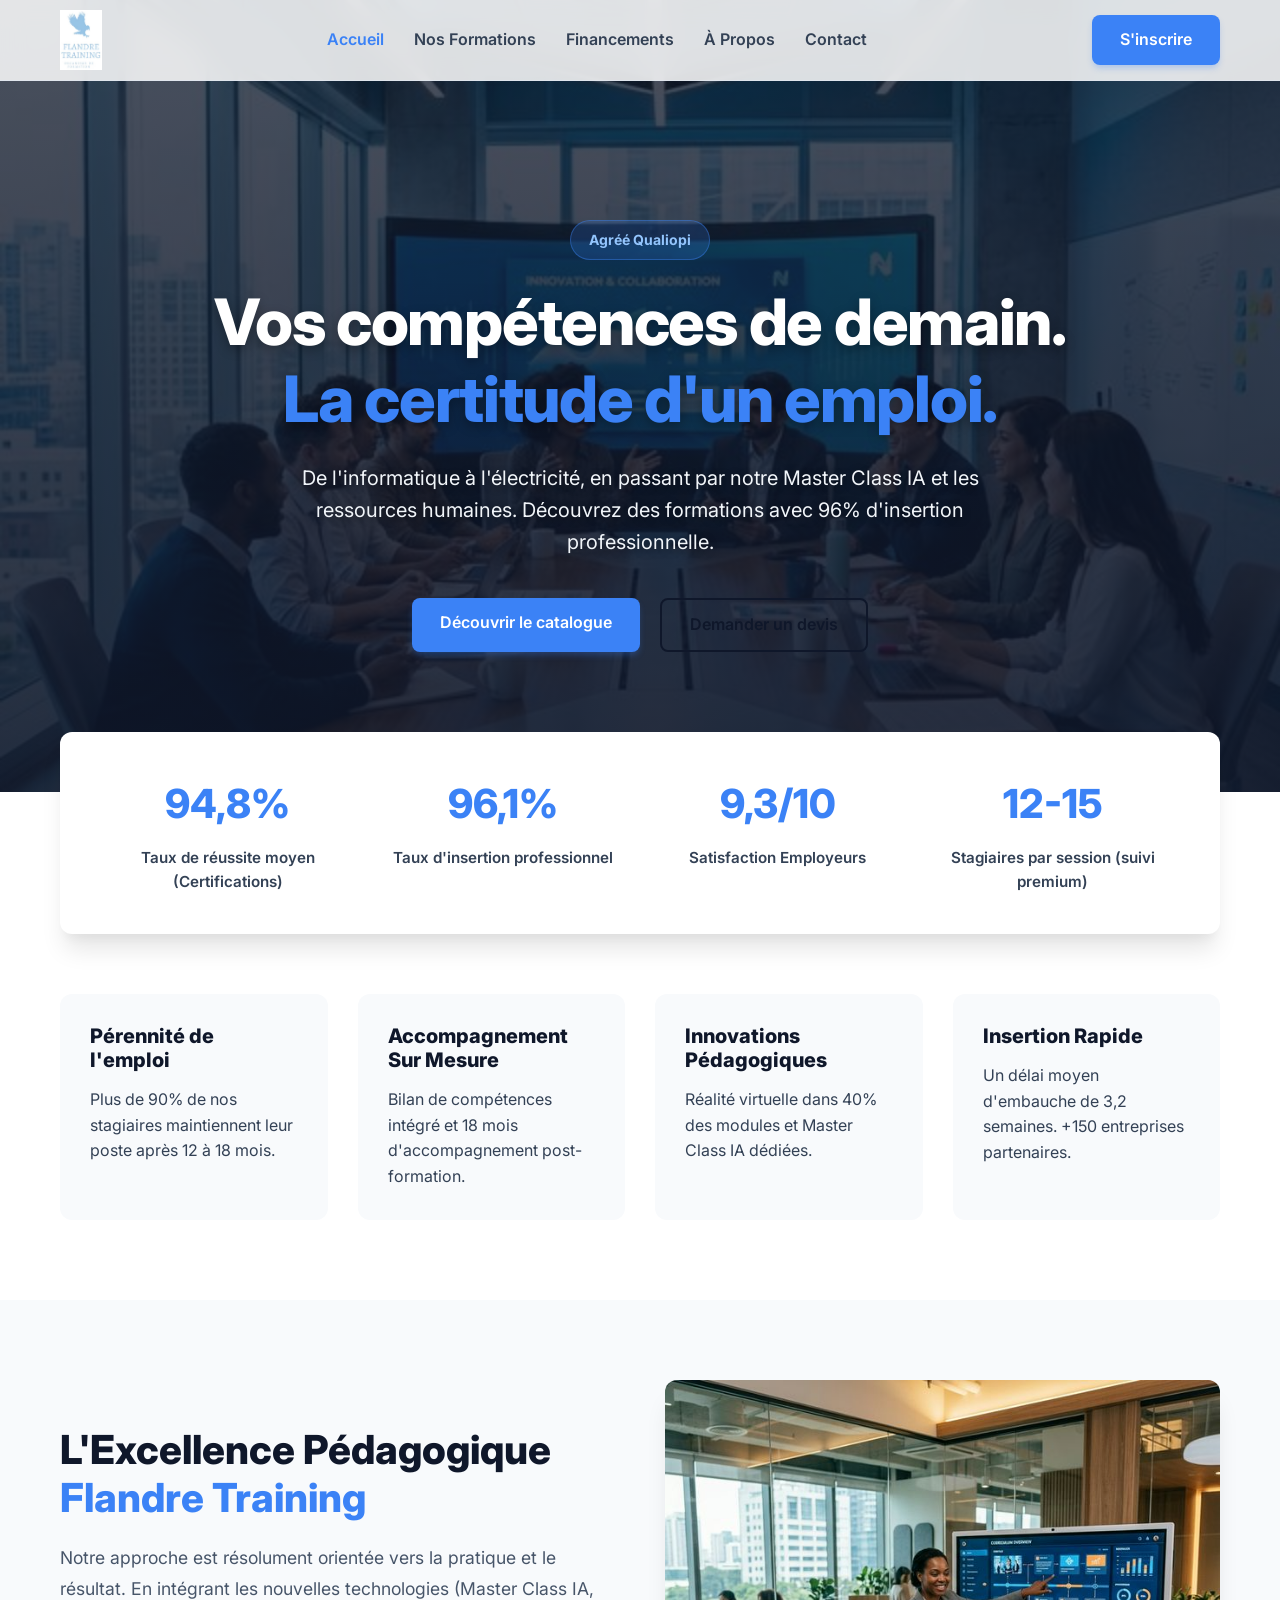
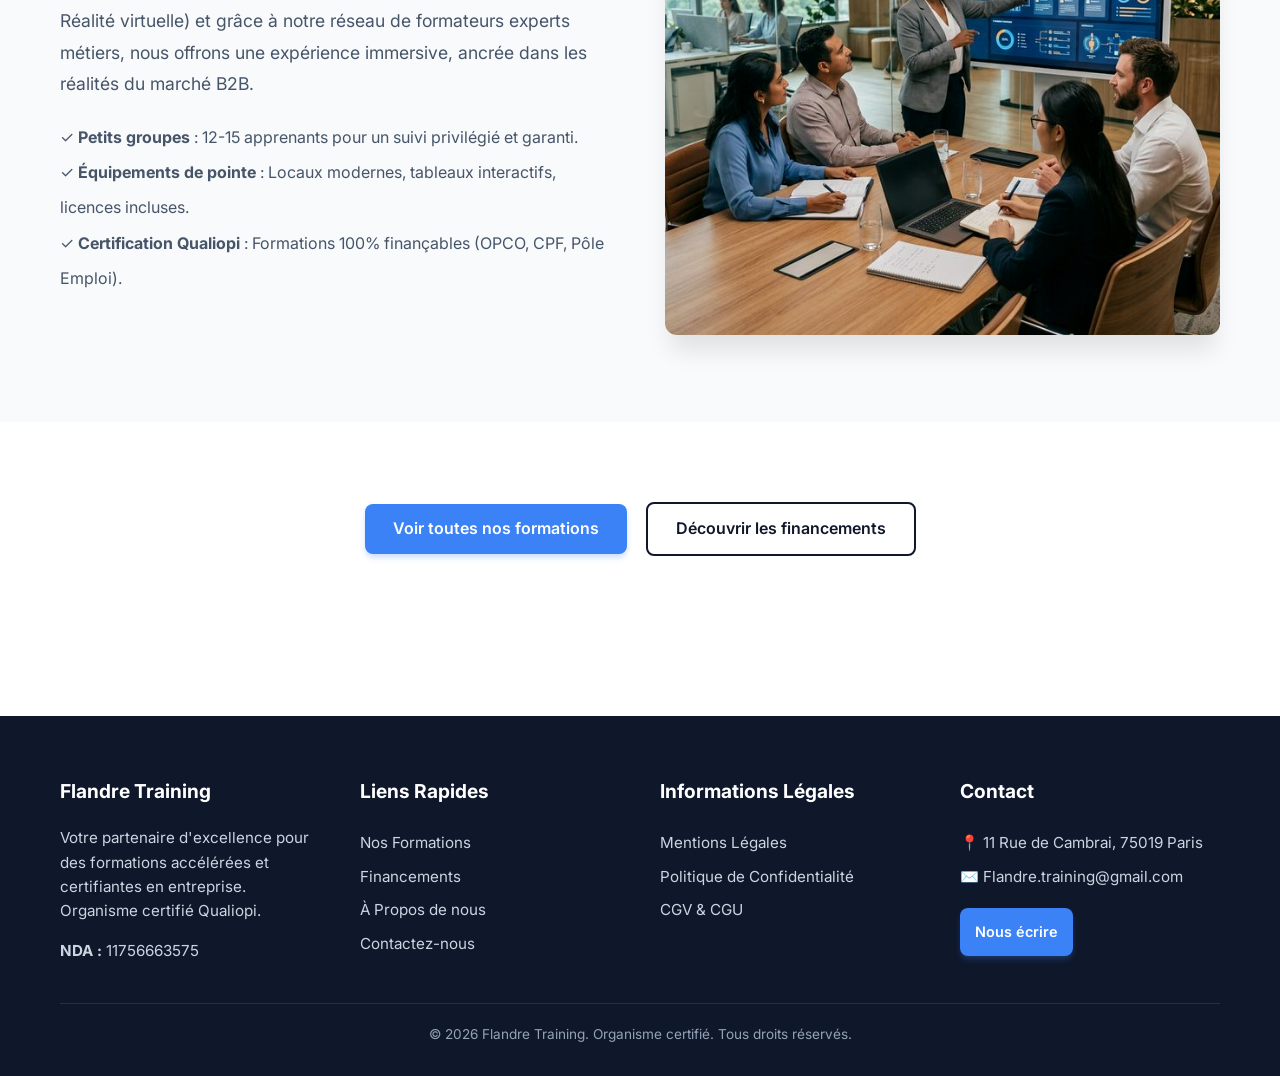
==== index.html @ f59b7df2 "Initial commit of Flandres Training site" ====
<!DOCTYPE html>
<html lang="fr">
<head>
    <meta charset="UTF-8">
    <meta name="viewport" content="width=device-width, initial-scale=1.0">
    <meta name="description" content="Découvrez Flandre Training, organisme de formation professionnel certifié QUALIOPI. Informatique, Master Class IA, Électricité, Commerce, RH et Sécurité.">
    <title>Accueil | Flandre Training</title>
    <link rel="stylesheet" href="style.css">
    <link href="https://fonts.googleapis.com/css2?family=Inter:wght@300;400;600;800&display=swap" rel="stylesheet">
</head>
<body>

    <header class="navbar" id="navbar">
        <div class="container nav-content">
            <a href="index.html" class="logo" style="text-decoration:none;"><img src="logo.jpg" alt="Flandre Training" class="logo-img"></a>
            <nav aria-label="Menu principal">
                <ul class="nav-links">
                    <li><a href="index.html" style="color:var(--accent-color);">Accueil</a></li>
                    <li><a href="formations.html">Nos Formations</a></li>
                    <li><a href="financements.html">Financements</a></li>
                    <li><a href="a-propos.html">À Propos</a></li>
                    <li><a href="contact.html">Contact</a></li>
                </ul>
            </nav>
            <a href="contact.html" class="btn btn-primary">S'inscrire</a>
        </div>
    </header>

    <main>
        <!-- Hero Section -->
        <section class="hero">
            <div class="container hero-content">
                <span class="badge">Agréé Qualiopi</span>
                <h1>Vos compétences de demain.<br><span class="highlight">La certitude d'un emploi.</span></h1>
                <p>De l'informatique à l'électricité, en passant par notre Master Class IA et les ressources humaines. Découvrez des formations avec 96% d'insertion professionnelle.</p>
                <div class="hero-actions">
                    <a href="formations.html" class="btn btn-primary">Découvrir le catalogue</a>
                    <a href="contact.html" class="btn btn-secondary">Demander un devis</a>
                </div>
            </div>
        </section>

        <!-- Stats / Excellence Section -->
        <section class="metrics" id="stats">
            <div class="container">
                <div class="metrics-grid">
                    <div class="metric-card">
                        <div class="metric-value">94,8%</div>
                        <div class="metric-label">Taux de réussite moyen (Certifications)</div>
                    </div>
                    <div class="metric-card">
                        <div class="metric-value">96,1%</div>
                        <div class="metric-label">Taux d'insertion professionnel</div>
                    </div>
                    <div class="metric-card">
                        <div class="metric-value">9,3/10</div>
                        <div class="metric-label">Satisfaction Employeurs</div>
                    </div>
                    <div class="metric-card">
                        <div class="metric-value">12-15</div>
                        <div class="metric-label">Stagiaires par session (suivi premium)</div>
                    </div>
                </div>
            </div>
        </section>

        <!-- USPs Section -->
        <section class="usps container" style="padding-top:0;">
            <div class="usp-card">
                <h3>Pérennité de l'emploi</h3>
                <p>Plus de 90% de nos stagiaires maintiennent leur poste après 12 à 18 mois.</p>
            </div>
            <div class="usp-card">
                <h3>Accompagnement Sur Mesure</h3>
                <p>Bilan de compétences intégré et 18 mois d'accompagnement post-formation.</p>
            </div>
            <div class="usp-card">
                <h3>Innovations Pédagogiques</h3>
                <p>Réalité virtuelle dans 40% des modules et Master Class IA dédiées.</p>
            </div>
            <div class="usp-card">
                <h3>Insertion Rapide</h3>
                <p>Un délai moyen d'embauche de 3,2 semaines. +150 entreprises partenaires.</p>
            </div>
        </section>
        
        <!-- Pédagogie Section -->
        <section class="pedagogy" style="background:#f8fafc; padding:80px 0;">
            <div class="container" style="display:flex; flex-wrap:wrap; align-items:center; gap:50px;">
                <div style="flex:1; min-width:300px;">
                    <h2 style="font-size:2.5rem; margin-bottom:20px;">L'Excellence Pédagogique <span class="highlight">Flandre Training</span></h2>
                    <p style="font-size:1.1rem; color:#475569; margin-bottom:20px; line-height:1.8;">
                        Notre approche est résolument orientée vers la pratique et le résultat. En intégrant les nouvelles technologies (Master Class IA, Réalité virtuelle) et grâce à notre réseau de formateurs experts métiers, nous offrons une expérience immersive, ancrée dans les réalités du marché B2B.
                    </p>
                    <ul style="list-style:none; padding-left:0; line-height:2.2; color:#475569;">
                        <li>✓ <strong>Petits groupes</strong> : 12-15 apprenants pour un suivi privilégié et garanti.</li>
                        <li>✓ <strong>Équipements de pointe</strong> : Locaux modernes, tableaux interactifs, licences incluses.</li>
                        <li>✓ <strong>Certification Qualiopi</strong> : Formations 100% finançables (OPCO, CPF, Pôle Emploi).</li>
                    </ul>
                </div>
                <div style="flex:1; min-width:300px;">
                    <img src="pedagogy.png" alt="Méthodologie Flandre Training" style="width:100%; border-radius:12px; box-shadow:0 20px 25px -5px rgba(0,0,0,0.1);">
                </div>
            </div>
        </section>

        <section style="text-align:center; padding:80px 0 100px;">
            <a href="formations.html" class="btn btn-primary">Voir toutes nos formations</a>
            <a href="financements.html" class="btn btn-secondary" style="margin-left: 15px;">Découvrir les financements</a>
        </section>

    </main>

    <footer class="footer" style="background:#0f172a; color:#cbd5e1; padding:60px 0 30px; margin-top:60px;">
        <div class="container">
            <div style="display:grid; grid-template-columns:repeat(auto-fit, minmax(200px, 1fr)); gap:40px; margin-bottom:40px; text-align:left;">
                <div>
                    <h4 style="color:var(--white); margin-bottom:20px; font-size:1.2rem;">Flandre Training</h4>
                    <p style="font-size:0.95rem; line-height:1.6; margin-bottom:15px;">Votre partenaire d'excellence pour des formations accélérées et certifiantes en entreprise. Organisme certifié Qualiopi.</p>
                    <p style="font-size:0.95rem;"><strong>NDA :</strong> 11756663575</p>
                </div>
                <div>
                    <h4 style="color:var(--white); margin-bottom:20px; font-size:1.2rem;">Liens Rapides</h4>
                    <ul style="list-style:none; padding:0; line-height:2.2; font-size:0.95rem;">
                        <li><a href="formations.html" style="color:#cbd5e1; text-decoration:none;">Nos Formations</a></li>
                        <li><a href="financements.html" style="color:#cbd5e1; text-decoration:none;">Financements</a></li>
                        <li><a href="a-propos.html" style="color:#cbd5e1; text-decoration:none;">À Propos de nous</a></li>
                        <li><a href="contact.html" style="color:#cbd5e1; text-decoration:none;">Contactez-nous</a></li>
                    </ul>
                </div>
                <div>
                    <h4 style="color:var(--white); margin-bottom:20px; font-size:1.2rem;">Informations Légales</h4>
                    <ul style="list-style:none; padding:0; line-height:2.2; font-size:0.95rem;">
                        <li><a href="mentions-legales.html" style="color:#cbd5e1; text-decoration:none;">Mentions Légales</a></li>
                        <li><a href="politique-confidentialite.html" style="color:#cbd5e1; text-decoration:none;">Politique de Confidentialité</a></li>
                        <li><a href="cgv-cgu.html" style="color:#cbd5e1; text-decoration:none;">CGV & CGU</a></li>
                    </ul>
                </div>
                <div>
                    <h4 style="color:var(--white); margin-bottom:20px; font-size:1.2rem;">Contact</h4>
                    <ul style="list-style:none; padding:0; line-height:2.2; font-size:0.95rem;">
                        <li>📍 11 Rue de Cambrai, 75019 Paris</li>
                        <li>✉️ Flandre.training@gmail.com</li>
                        <li style="margin-top:15px;"><a href="contact.html" class="btn btn-primary" style="padding:8px 15px; font-size:0.9rem;">Nous écrire</a></li>
                    </ul>
                </div>
            </div>
            <div style="border-top:1px solid rgba(255,255,255,0.1); padding-top:20px; text-align:center; font-size:0.85rem; color:#94a3b8;">
                <p>&copy; 2026 Flandre Training. Organisme certifié. Tous droits réservés.</p>
            </div>
        </div>
    </footer>
    
    <script src="app.js"></script>
</body>
</html>
---- style.css ----
:root {
    --primary-color: #0f172a;
    --accent-color: #3b82f6;
    --accent-hover: #2563eb;
    --text-color: #334155;
    --bg-light: #f8fafc;
    --white: #ffffff;
    --border-radius: 12px;
    --transition: all 0.3s cubic-bezier(0.4, 0, 0.2, 1);
}

* {
    margin: 0;
    padding: 0;
    box-sizing: border-box;
}

body {
    font-family: 'Inter', sans-serif;
    color: var(--text-color);
    line-height: 1.6;
    background-color: var(--white);
    overflow-x: hidden;
}

.container {
    max-width: 1200px;
    margin: 0 auto;
    padding: 0 20px;
}

h1, h2, h3 { 
    color: var(--primary-color); 
    font-weight: 800; 
    line-height: 1.2; 
}

.highlight { 
    color: var(--accent-color); 
}

.section-title {
    text-align: center;
    font-size: 2.5rem;
    margin-bottom: 50px;
}

.btn {
    display: inline-block;
    padding: 12px 28px;
    border-radius: 8px;
    text-decoration: none;
    font-weight: 600;
    transition: var(--transition);
    cursor: pointer;
    border: none;
}
.btn-primary { 
    background: var(--accent-color); 
    color: var(--white); 
    box-shadow: 0 4px 6px -1px rgba(59, 130, 246, 0.3);
}
.btn-primary:hover { 
    background: var(--accent-hover); 
    transform: translateY(-2px); 
    box-shadow: 0 10px 15px -3px rgba(59, 130, 246, 0.4);
}
.btn-secondary { 
    background: transparent; 
    color: var(--primary-color); 
    border: 2px solid var(--primary-color); 
}
.btn-secondary:hover { 
    background: var(--primary-color); 
    color: var(--white); 
}

/* Navbar */
.navbar {
    position: fixed; 
    width: 100%; 
    top: 0;
    background: rgba(255, 255, 255, 0.85);
    backdrop-filter: blur(12px);
    border-bottom: 1px solid rgba(226, 232, 240, 0.8);
    z-index: 100;
    transition: var(--transition);
}
.navbar.scrolled { 
    box-shadow: 0 4px 6px -1px rgba(0,0,0,0.05); 
    background: rgba(255, 255, 255, 0.98);
}
.nav-content { 
    display: flex; 
    justify-content: space-between; 
    align-items: center; 
    height: 80px; 
}
.logo { 
    font-size: 1.5rem; 
    color: var(--primary-color); 
    display: flex;
    align-items: center;
}
.logo-img {
    max-height: 60px; /* Adapte la hauteur du logo à la navbar */
    width: auto;
    object-fit: contain;
}
.nav-links { 
    display: flex; 
    list-style: none; 
    gap: 30px; 
}
.nav-links a { 
    text-decoration: none; 
    color: var(--text-color); 
    font-weight: 600; 
    transition: var(--transition); 
}
.nav-links a:hover { 
    color: var(--accent-color); 
}

/* Hero Section */
.hero {
    padding: 220px 0 140px;
    background: linear-gradient(to bottom, rgba(15, 23, 42, 0.75), rgba(15, 23, 42, 0.9)), url('hero_bg.png') center/cover no-repeat;
    text-align: center;
}
.hero .badge { 
    background: rgba(59, 130, 246, 0.2); 
    color: #93c5fd; 
    border: 1px solid rgba(59, 130, 246, 0.4);
    padding: 8px 18px; 
    border-radius: 30px; 
    font-size: 0.875rem; 
    font-weight: 700; 
    display: inline-block; 
    margin-bottom: 24px;
}
.hero h1 { 
    font-size: 4rem; 
    margin-bottom: 24px; 
    max-width: 900px; 
    margin-inline: auto; 
    letter-spacing: -0.02em;
    color: var(--white);
    text-shadow: 0 4px 12px rgba(0,0,0,0.3);
}
.hero p { 
    font-size: 1.25rem; 
    max-width: 700px; 
    margin: 0 auto 40px; 
    color: #f1f5f9; 
    text-shadow: 0 2px 8px rgba(0,0,0,0.4);
}
.hero-actions { 
    display: flex; 
    justify-content: center; 
    gap: 20px; 
}

/* Metrics - Floating Stats */
.metrics {
    position: relative;
    z-index: 10;
    transform: translateY(-60px);
}
.metrics-grid {
    display: grid;
    grid-template-columns: repeat(auto-fit, minmax(220px, 1fr));
    gap: 20px;
    background: var(--white);
    padding: 40px;
    border-radius: var(--border-radius);
    box-shadow: 0 20px 25px -5px rgba(0,0,0,0.1), 0 10px 10px -5px rgba(0,0,0,0.04);
}
.metric-card {
    text-align: center;
}
.metric-value {
    font-size: 2.5rem;
    font-weight: 800;
    color: var(--accent-color);
    margin-bottom: 10px;
}
.metric-label {
    font-size: 0.95rem;
    font-weight: 600;
    color: var(--text-color);
}

/* USPs (Grid) */
.usps {
    display: grid;
    grid-template-columns: repeat(auto-fit, minmax(250px, 1fr));
    gap: 30px;
    padding: 40px 20px 80px;
}
.usp-card {
    background: var(--bg-light);
    padding: 30px;
    border-radius: var(--border-radius);
    transition: var(--transition);
}
.usp-card:hover {
    transform: translateY(-5px);
    box-shadow: 0 10px 15px -3px rgba(0,0,0,0.05);
}
.usp-card h3 { 
    margin-bottom: 15px; 
    font-size: 1.25rem; 
}

/* Domaines */
.domaines {
    padding: 100px 0;
    background: var(--bg-light);
}
.domain-grid {
    display: grid;
    grid-template-columns: repeat(auto-fit, minmax(300px, 1fr));
    gap: 30px;
}
.domain-card {
    background: var(--white);
    padding: 40px 30px;
    border-radius: var(--border-radius);
    text-align: center;
    border: 1px solid #e2e8f0;
    transition: var(--transition);
}
.domain-card:hover {
    border-color: var(--accent-color);
    box-shadow: 0 10px 15px -3px rgba(59, 130, 246, 0.1);
}
.domain-img {
    width: 100%;
    height: 180px;
    object-fit: cover;
    border-radius: 8px;
    margin-bottom: 20px;
}
.domain-card h3 {
    margin-bottom: 15px;
}

/* Contact / Financments */
.contact { 
    background: var(--primary-color); 
    padding: 100px 0; 
    color: var(--white); 
}
.contact h2, .contact h3 { color: var(--white); }
.contact h2 { margin-bottom: 40px; font-size: 2.5rem; }
.contact-grid { 
    display: grid; 
    grid-template-columns: 3fr 2fr; 
    gap: 60px; 
}
.finance-item p {
    color: #cbd5e1;
    margin-top: 10px;
}
.contact-action {
    background: rgba(255, 255, 255, 0.05);
    padding: 40px;
    border-radius: var(--border-radius);
    border: 1px solid rgba(255, 255, 255, 0.1);
}
.contact-action p {
    color: #94a3b8;
    margin-top: 10px;
}

/* Form Styles */
.contact-form {
    background: var(--white);
    padding: 40px;
    border-radius: var(--border-radius);
    color: var(--text-color);
    box-shadow: 0 20px 25px -5px rgba(0,0,0,0.1);
}
.form-group { margin-bottom: 24px; }
.form-group label { 
    display: block; 
    margin-bottom: 8px; 
    font-weight: 600; 
    font-size: 0.95rem; 
    color: var(--primary-color);
}
.form-group input, .form-group textarea, .form-group select {
    width: 100%; 
    padding: 14px; 
    border: 1px solid #cbd5e1;
    border-radius: 8px; 
    background: #f8fafc; 
    color: var(--text-color); 
    font-family: inherit;
    font-size: 1rem;
    transition: var(--transition);
}
.form-group input:focus, .form-group textarea:focus, .form-group select:focus { 
    outline: none; 
    border-color: var(--accent-color); 
    box-shadow: 0 0 0 3px rgba(59, 130, 246, 0.2); 
    background: var(--white);
}

/* Footer */
.footer {
    text-align: center;
    padding: 30px;
    background: #0b1120;
    color: #475569;
}

/* Responsive */
@media (max-width: 900px) {
    .hero h1 { font-size: 3rem; }
    .contact-grid { grid-template-columns: 1fr; }
}
@media (max-width: 768px) {
    .nav-links { display: none; }
    .hero h1 { font-size: 2.25rem; }
    .hero-actions { flex-direction: column; }
    .metrics { transform: translateY(0); padding-bottom: 40px; }
    .hero { padding: 150px 0 60px; }
}
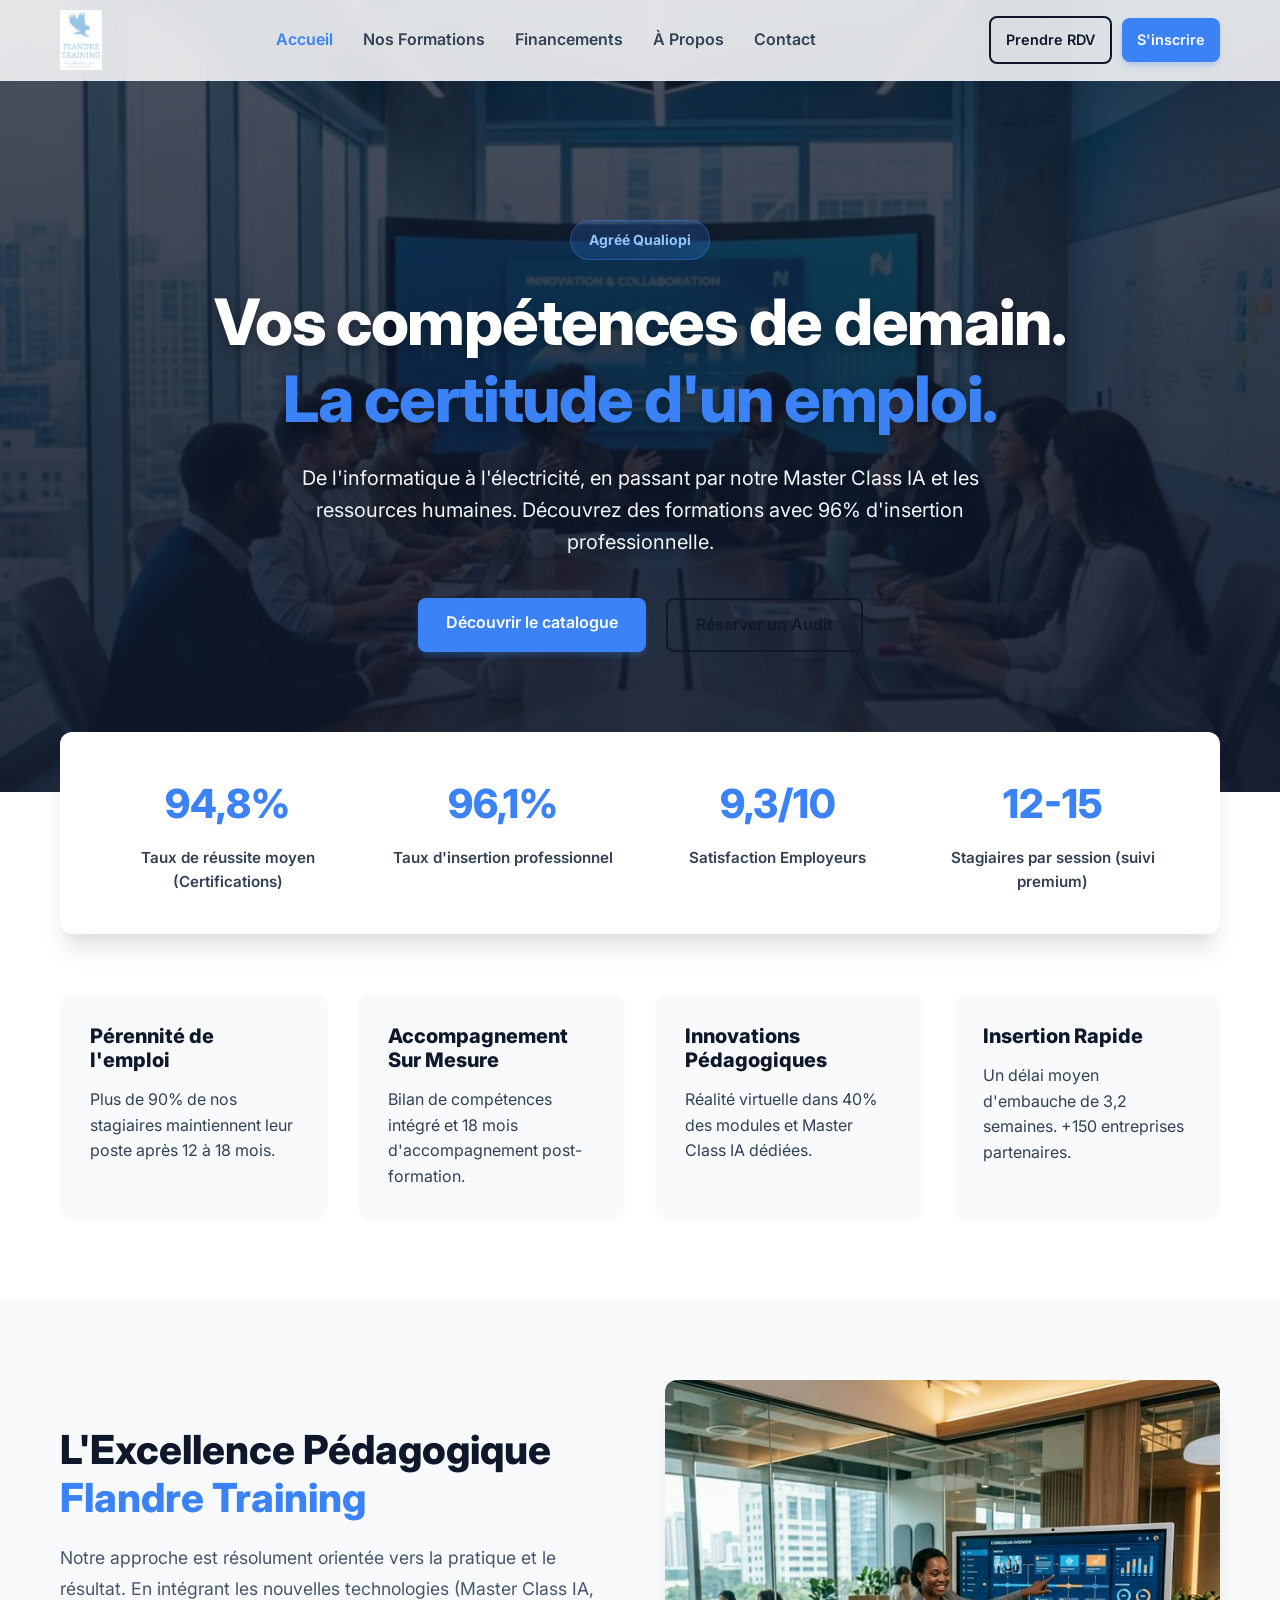
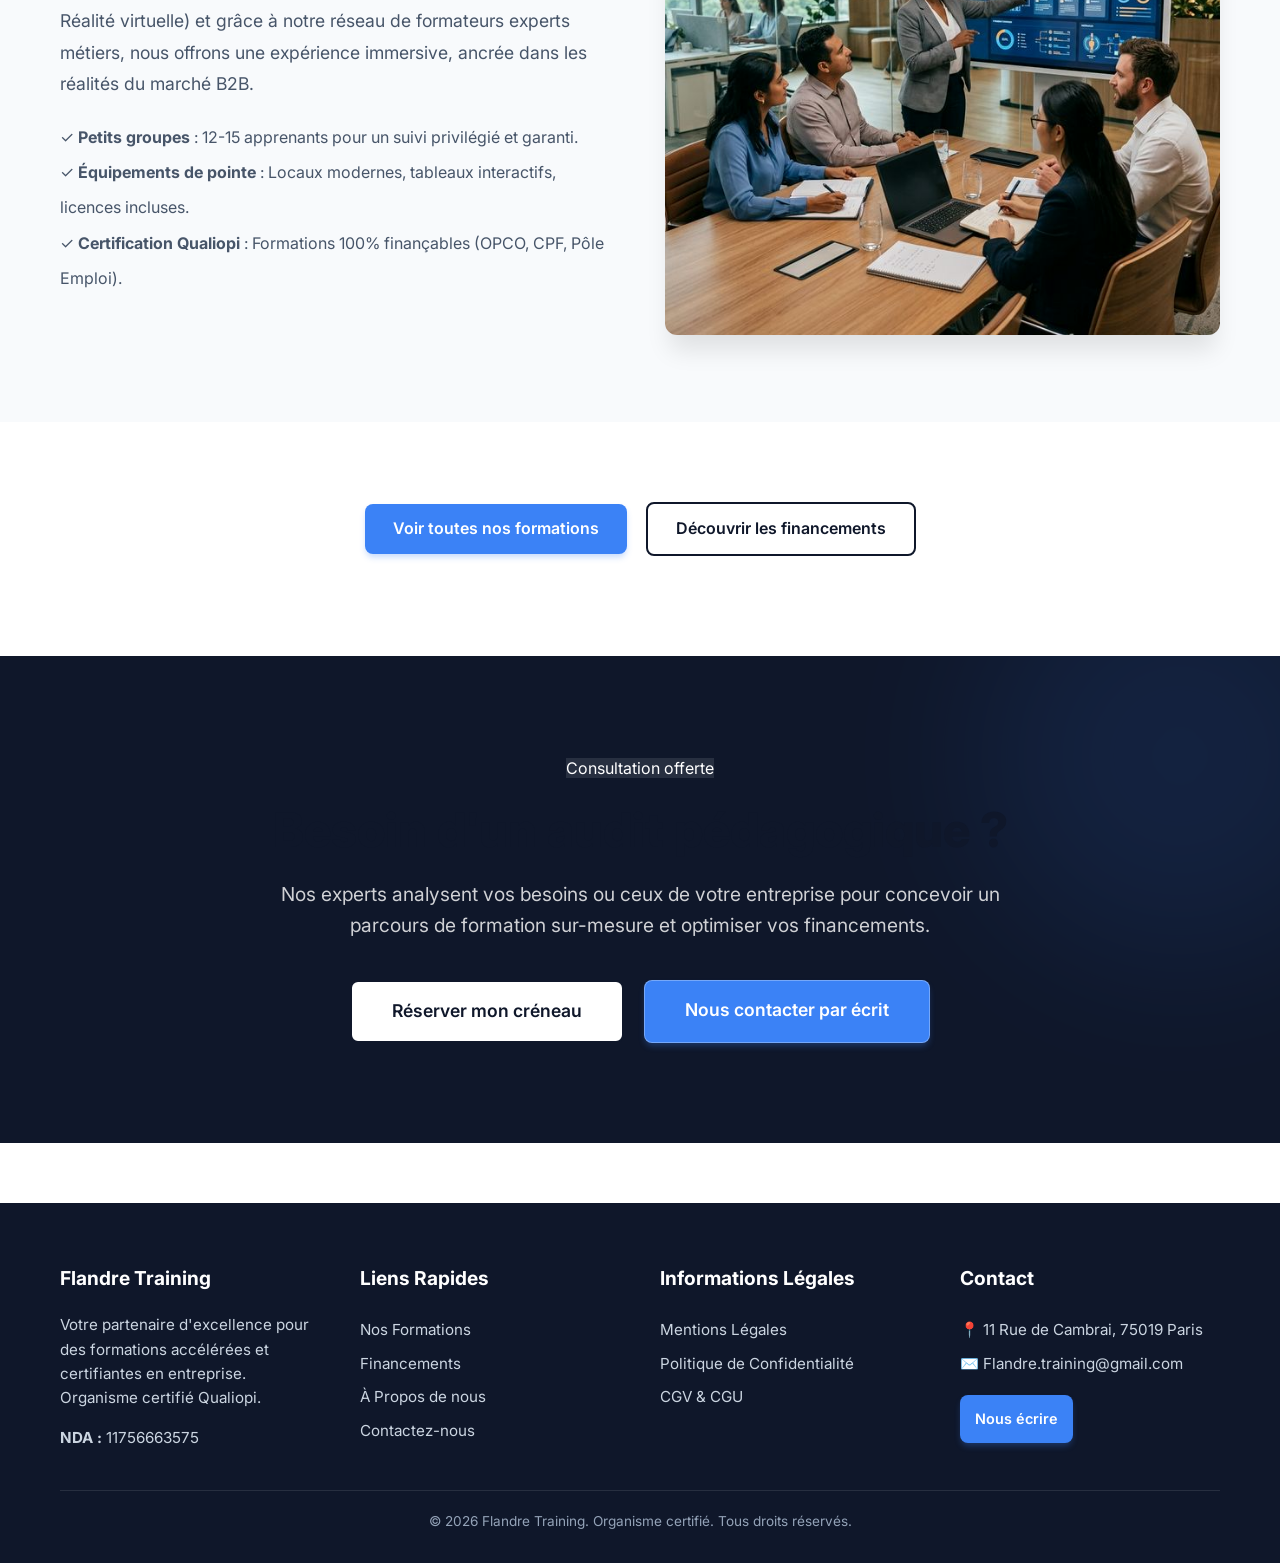
==== commit 63900df6: "Intégration complète de Calendly sur tout le site avec CTAs stratégiques" ====
--- a/index.html
+++ b/index.html
@@ -6,7 +6,10 @@
     <meta name="description" content="Découvrez Flandre Training, organisme de formation professionnel certifié QUALIOPI. Informatique, Master Class IA, Électricité, Commerce, RH et Sécurité.">
     <title>Accueil | Flandre Training</title>
     <link rel="stylesheet" href="style.css">
+    <link rel="icon" type="image/png" href="favicon.png">
     <link href="https://fonts.googleapis.com/css2?family=Inter:wght@300;400;600;800&display=swap" rel="stylesheet">
+    <!-- Calendly widget CSS -->
+    <link href="https://assets.calendly.com/assets/external/widget.css" rel="stylesheet">
 </head>
 <body>
 
@@ -22,7 +25,10 @@
                     <li><a href="contact.html">Contact</a></li>
                 </ul>
             </nav>
-            <a href="contact.html" class="btn btn-primary">S'inscrire</a>
+            <div class="nav-actions" style="display:flex; gap:10px; align-items:center;">
+                <a href="#" onclick="Calendly.initPopupWidget({url: 'https://calendly.com/flandre-training'});return false;" class="btn btn-secondary" style="padding:10px 15px; font-size:0.9rem;">Prendre RDV</a>
+                <a href="contact.html" class="btn btn-primary" style="padding:10px 15px; font-size:0.9rem;">S'inscrire</a>
+            </div>
         </div>
     </header>
 
@@ -35,7 +41,7 @@
                 <p>De l'informatique à l'électricité, en passant par notre Master Class IA et les ressources humaines. Découvrez des formations avec 96% d'insertion professionnelle.</p>
                 <div class="hero-actions">
                     <a href="formations.html" class="btn btn-primary">Découvrir le catalogue</a>
-                    <a href="contact.html" class="btn btn-secondary">Demander un devis</a>
+                    <a href="#" onclick="Calendly.initPopupWidget({url: 'https://calendly.com/flandre-training'});return false;" class="btn btn-secondary">Réserver un Audit</a>
                 </div>
             </div>
         </section>
@@ -109,6 +115,22 @@
             <a href="financements.html" class="btn btn-secondary" style="margin-left: 15px;">Découvrir les financements</a>
         </section>
 
+        <!-- Calendly Audit Section -->
+        <section style="background:var(--primary-color); color:var(--white); padding:100px 0; position:relative; overflow:hidden;">
+            <div style="position:absolute; top:-100px; right:-100px; width:400px; height:400px; background:var(--accent-color); opacity:0.1; border-radius:50%; filter:blur(80px);"></div>
+            <div class="container" style="position:relative; text-align:center; max-width:800px;">
+                <span class="badge" style="background:rgba(255,255,255,0.1); color:var(--white); border-color:rgba(255,255,255,0.2);">Consultation offerte</span>
+                <h2 style="font-size:3rem; margin:20px 0;">Besoin d'un audit pédagogique ?</h2>
+                <p style="font-size:1.2rem; opacity:0.8; margin-bottom:40px; line-height:1.6;">
+                    Nos experts analysent vos besoins ou ceux de votre entreprise pour concevoir un parcours de formation sur-mesure et optimiser vos financements.
+                </p>
+                <div style="display:flex; justify-content:center; gap:20px; flex-wrap:wrap;">
+                    <a href="#" onclick="Calendly.initPopupWidget({url: 'https://calendly.com/flandre-training'});return false;" class="btn btn-secondary" style="padding:15px 40px; font-size:1.1rem; background:var(--white); color:var(--primary-color);">Réserver mon créneau</a>
+                    <a href="contact.html" class="btn btn-primary" style="padding:15px 40px; font-size:1.1rem; border:1px solid rgba(255,255,255,0.3);">Nous contacter par écrit</a>
+                </div>
+            </div>
+        </section>
+
     </main>
 
     <footer class="footer" style="background:#0f172a; color:#cbd5e1; padding:60px 0 30px; margin-top:60px;">
@@ -152,5 +174,7 @@
     </footer>
     
     <script src="app.js"></script>
+    <!-- Calendly widget JS -->
+    <script src="https://assets.calendly.com/assets/external/widget.js" type="text/javascript" async></script>
 </body>
 </html>
--- a/style.css
+++ b/style.css
@@ -274,6 +274,7 @@
     margin-top: 10px;
 }
 
+
 /* Form Styles */
 .contact-form {
     background: var(--white);
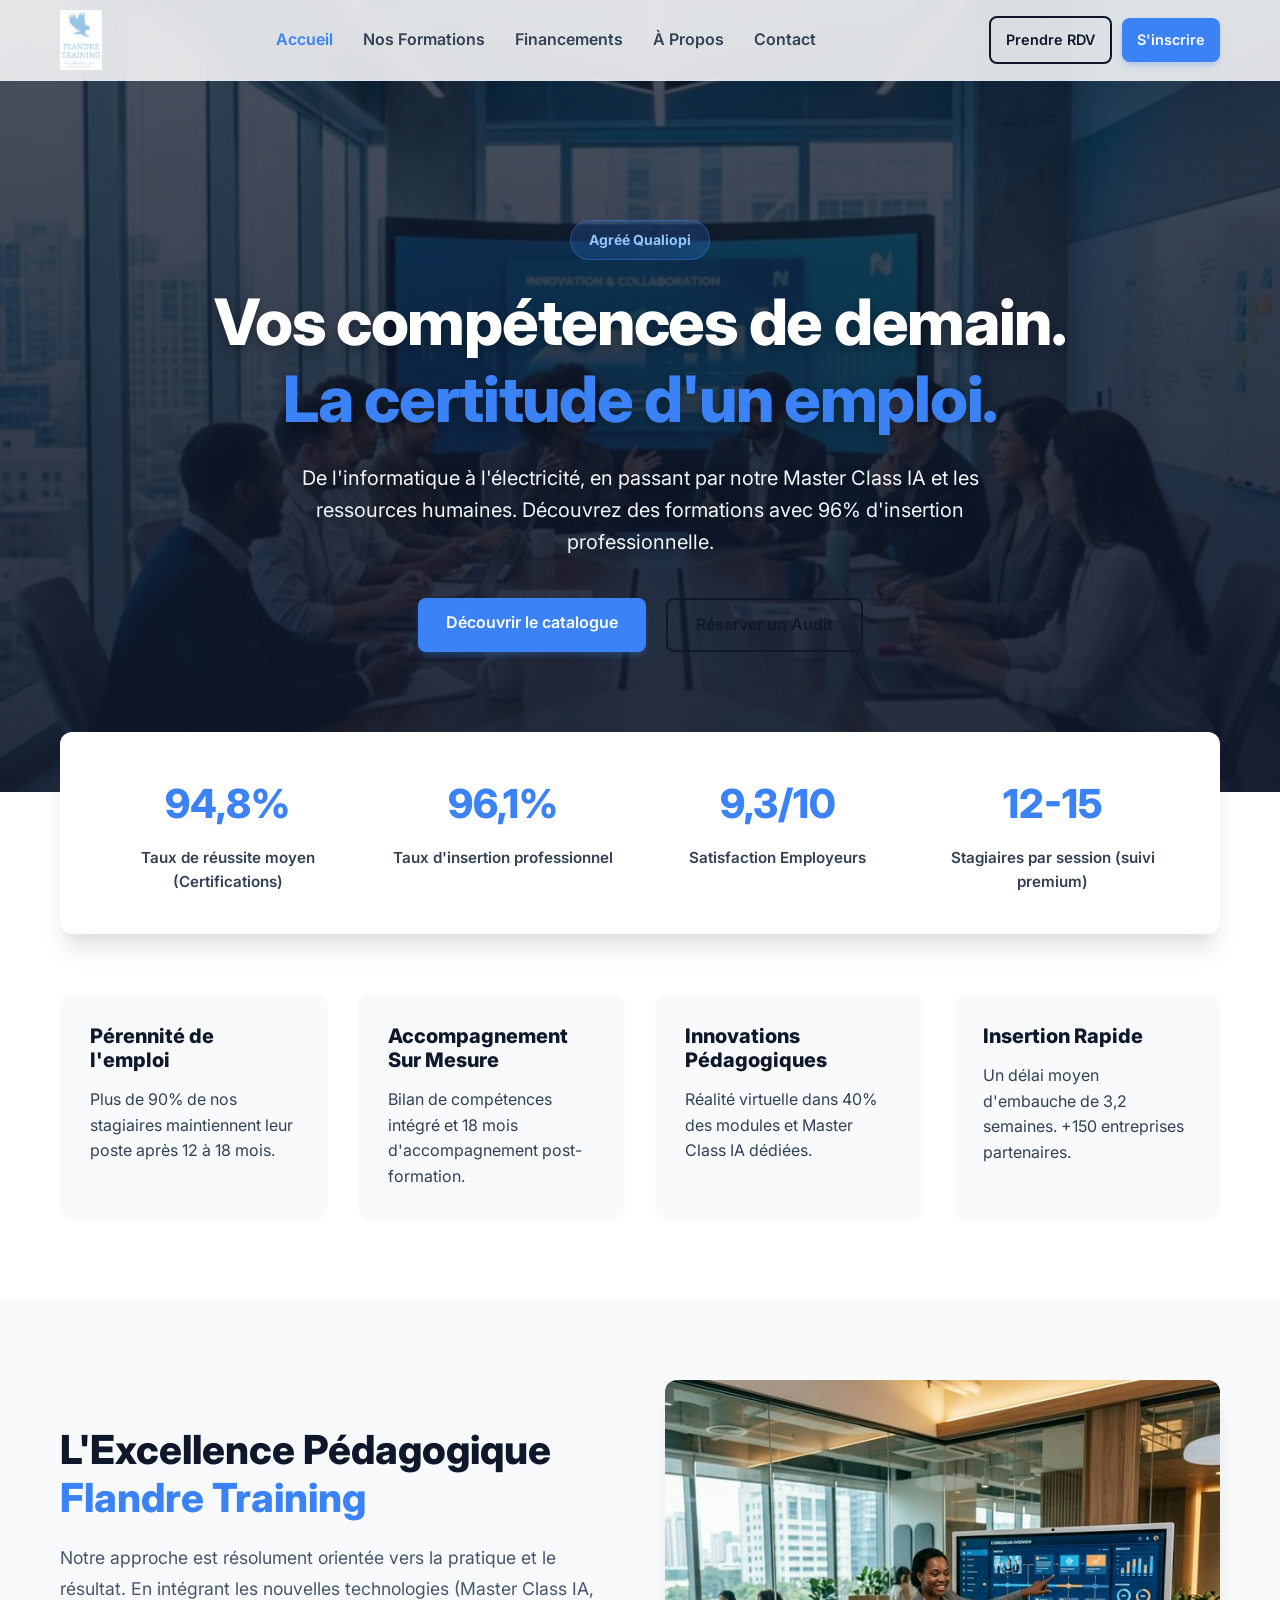
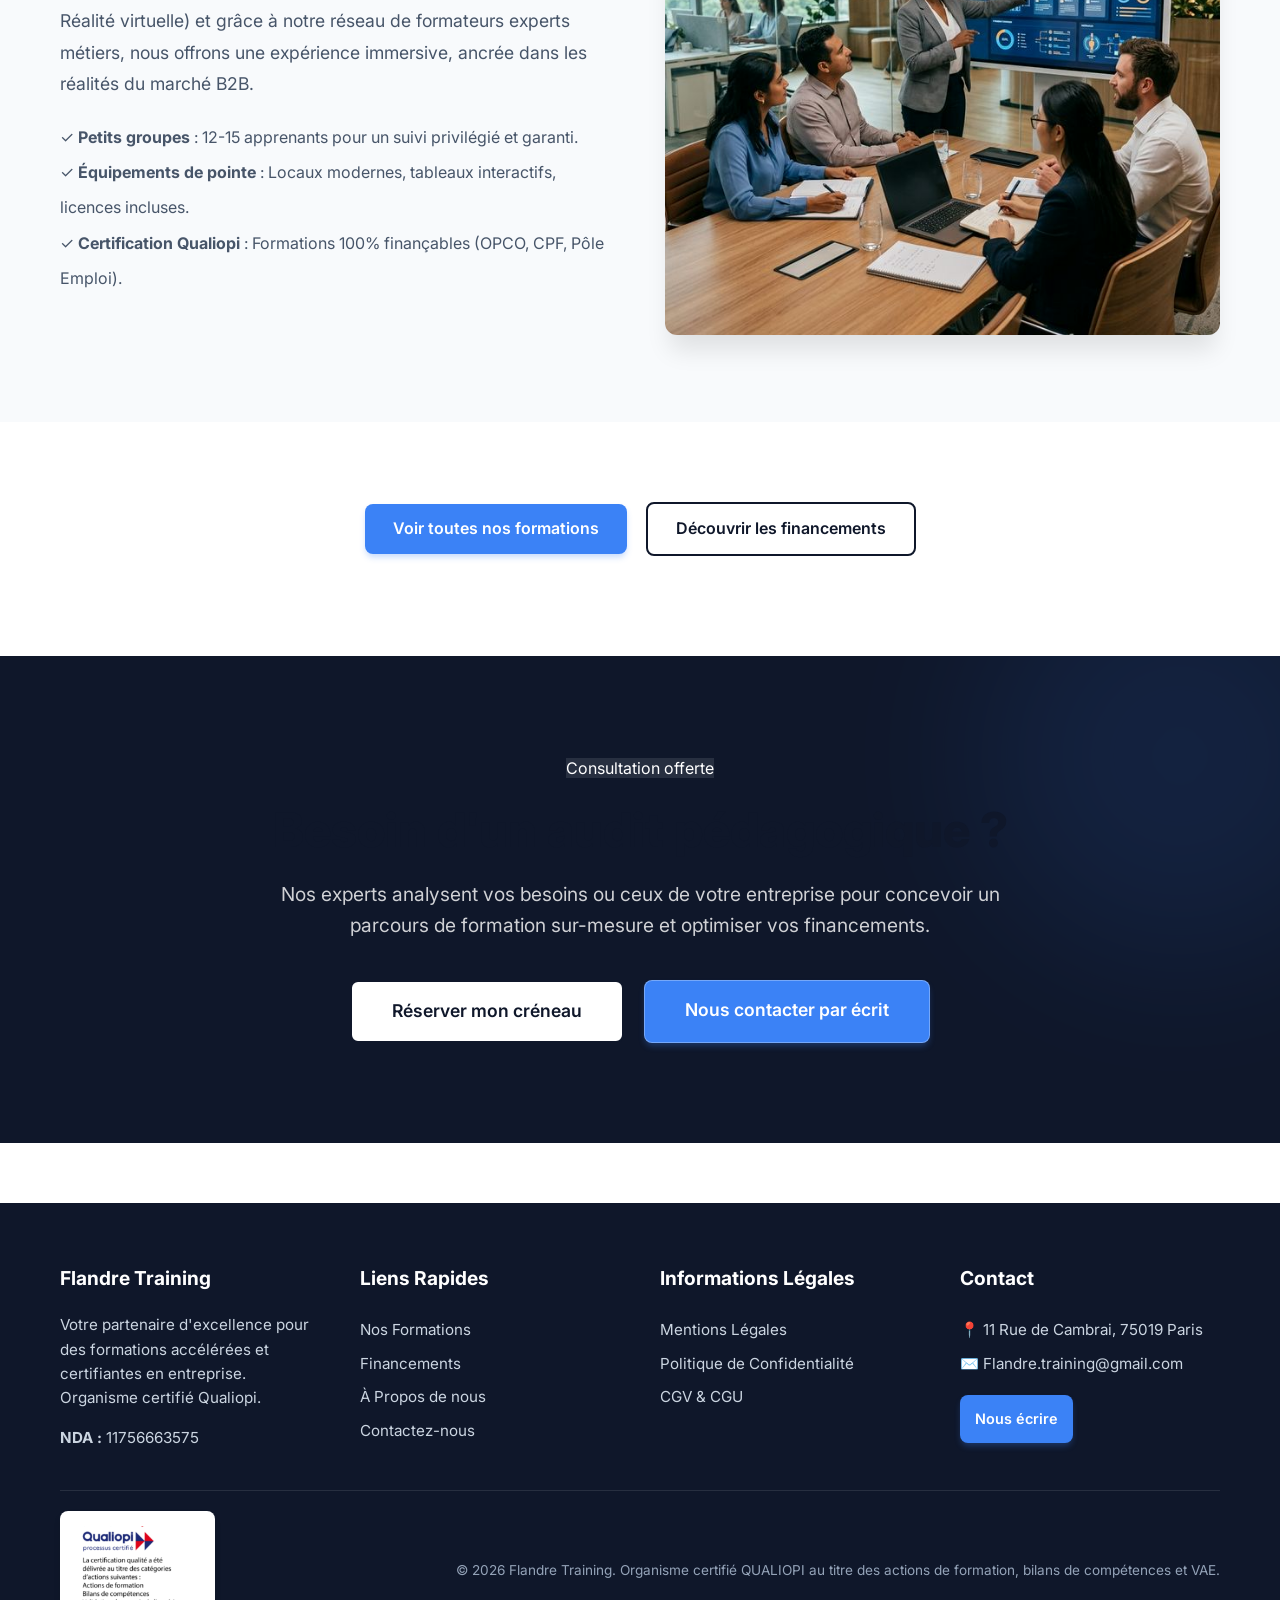
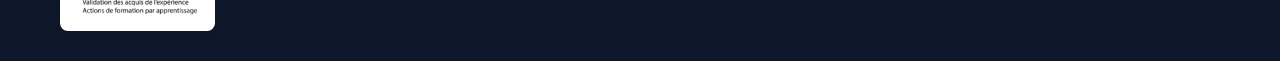
==== commit 51299bfb: "Ajout du logo de certification Qualiopi dans le pied de page de toutes les pages" ====
--- a/index.html
+++ b/index.html
@@ -167,8 +167,11 @@
                     </ul>
                 </div>
             </div>
-            <div style="border-top:1px solid rgba(255,255,255,0.1); padding-top:20px; text-align:center; font-size:0.85rem; color:#94a3b8;">
-                <p>&copy; 2026 Flandre Training. Organisme certifié. Tous droits réservés.</p>
+            <div class="footer-bottom">
+                <img src="qualiopi_cert.png" alt="Certification Qualiopi" class="footer-logo-cert">
+                <div class="footer-copyright">
+                    <p>&copy; 2026 Flandre Training. Organisme certifié QUALIOPI au titre des actions de formation, bilans de compétences et VAE.</p>
+                </div>
             </div>
         </div>
     </footer>
--- a/style.css
+++ b/style.css
@@ -329,3 +329,32 @@
     .metrics { transform: translateY(0); padding-bottom: 40px; }
     .hero { padding: 150px 0 60px; }
 }
+
+/* Footer Styles */
+.footer-bottom {
+    border-top: 1px solid rgba(255,255,255,0.1);
+    padding-top: 20px;
+    display: flex;
+    justify-content: space-between;
+    align-items: center;
+    flex-wrap: wrap;
+    gap: 20px;
+}
+.footer-logo-cert {
+    height: 120px;
+    background: #fff;
+    padding: 15px;
+    border-radius: 8px;
+    box-shadow: 0 4px 6px rgba(0,0,0,0.1);
+}
+.footer-copyright {
+    font-size: 0.85rem;
+    color: #94a3b8;
+}
+
+@media (max-width: 768px) {
+    .footer-bottom {
+        flex-direction: column;
+        text-align: center;
+    }
+}
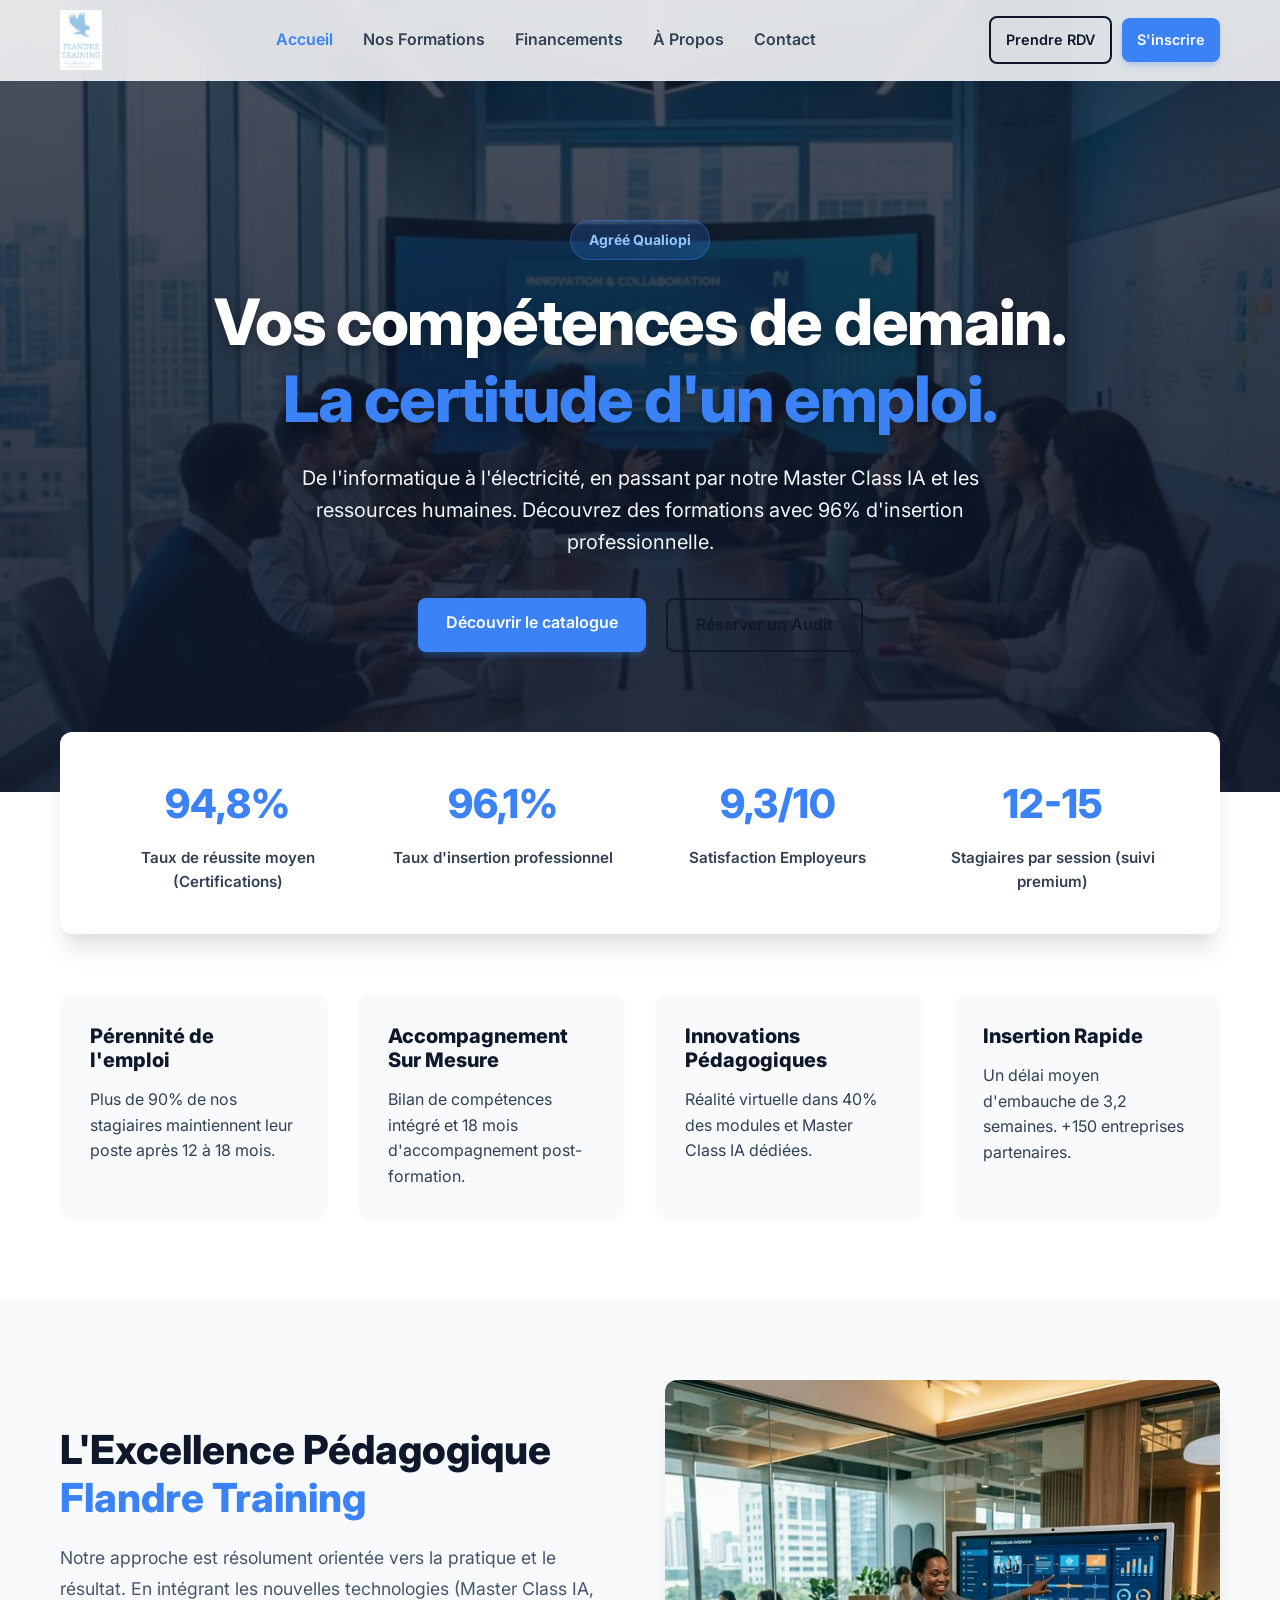
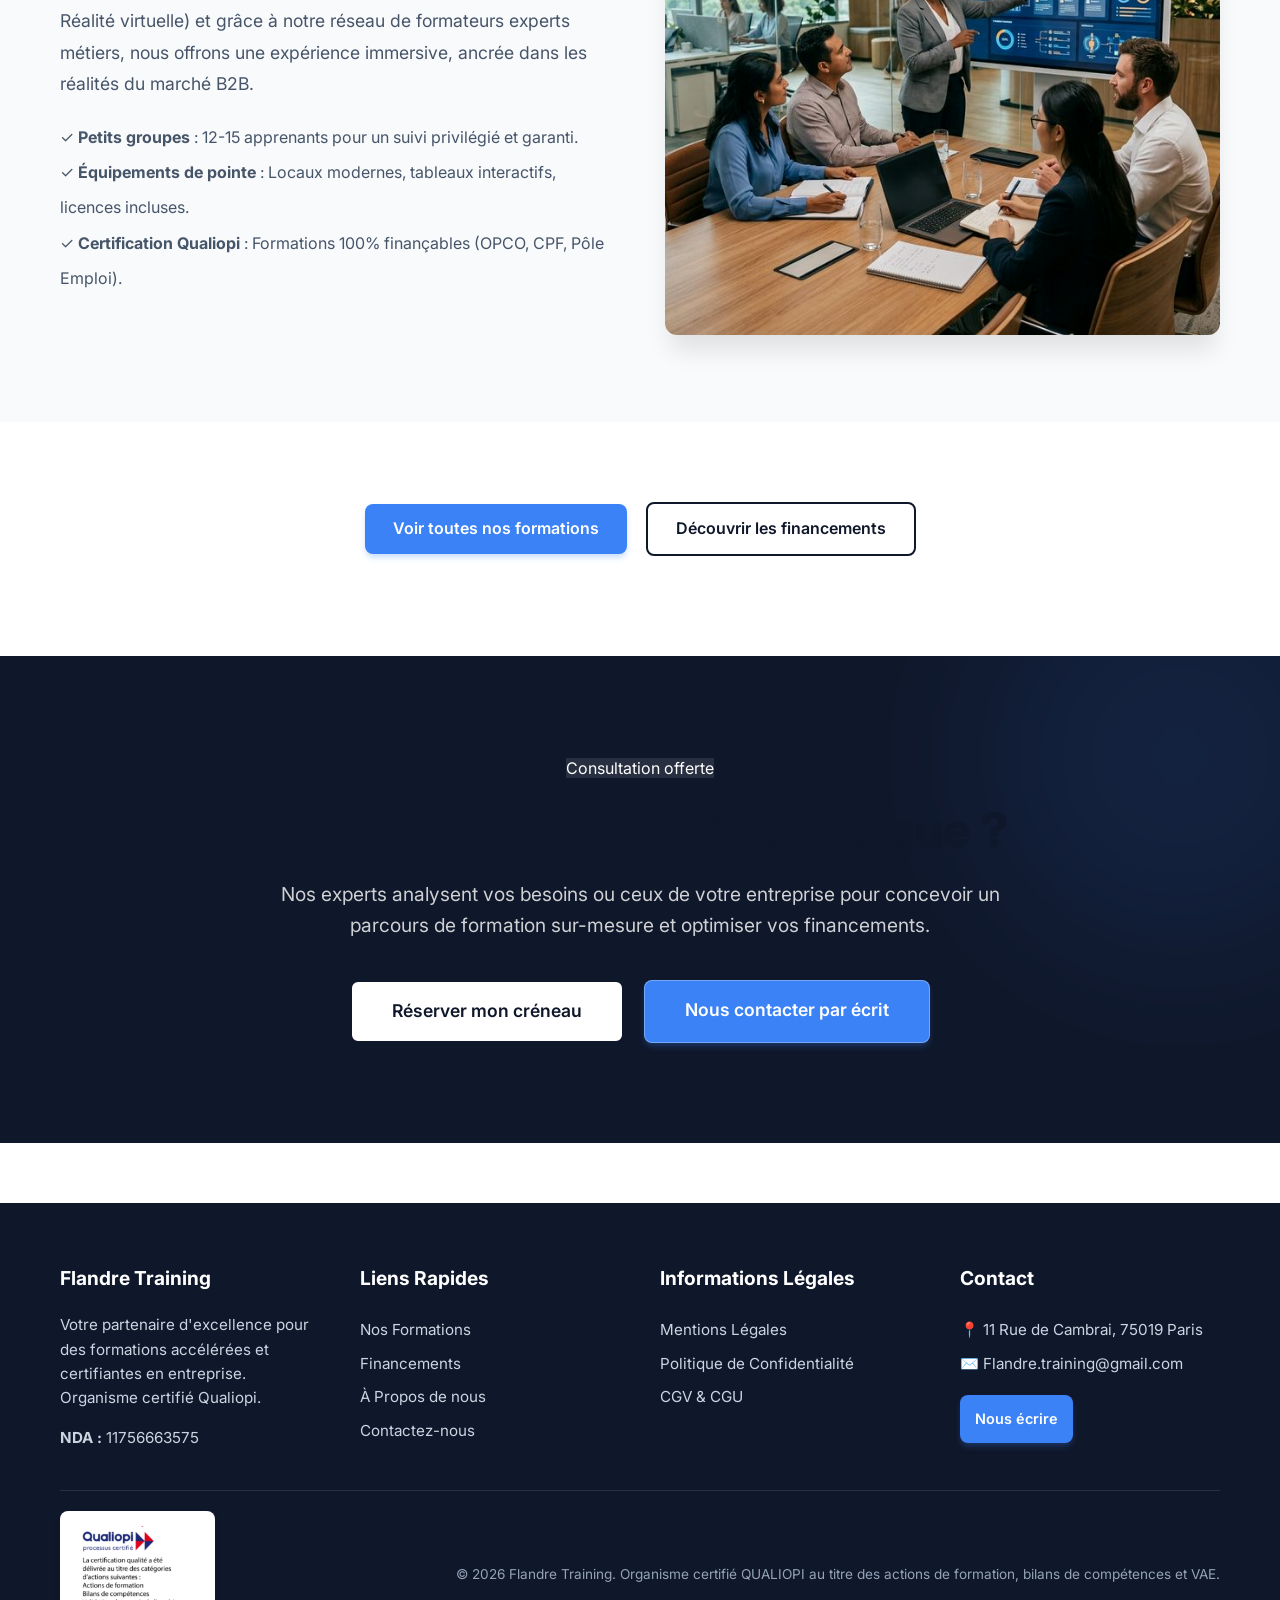
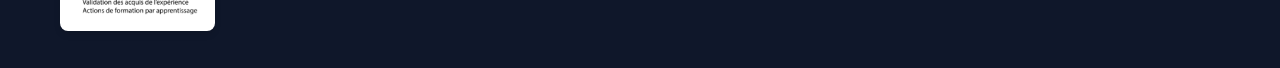
==== commit 2dbd2300: "Rendre le logo Qualiopi cliquable (vers certificat officiel)" ====
--- a/index.html
+++ b/index.html
@@ -168,7 +168,9 @@
                 </div>
             </div>
             <div class="footer-bottom">
-                <img src="qualiopi_cert.png" alt="Certification Qualiopi" class="footer-logo-cert">
+                <a href="certificat-qualiopi.png" target="_blank" title="Voir le certificat Qualiopi">
+                    <img src="qualiopi_cert.png" alt="Certification Qualiopi" class="footer-logo-cert">
+                </a>
                 <div class="footer-copyright">
                     <p>&copy; 2026 Flandre Training. Organisme certifié QUALIOPI au titre des actions de formation, bilans de compétences et VAE.</p>
                 </div>
